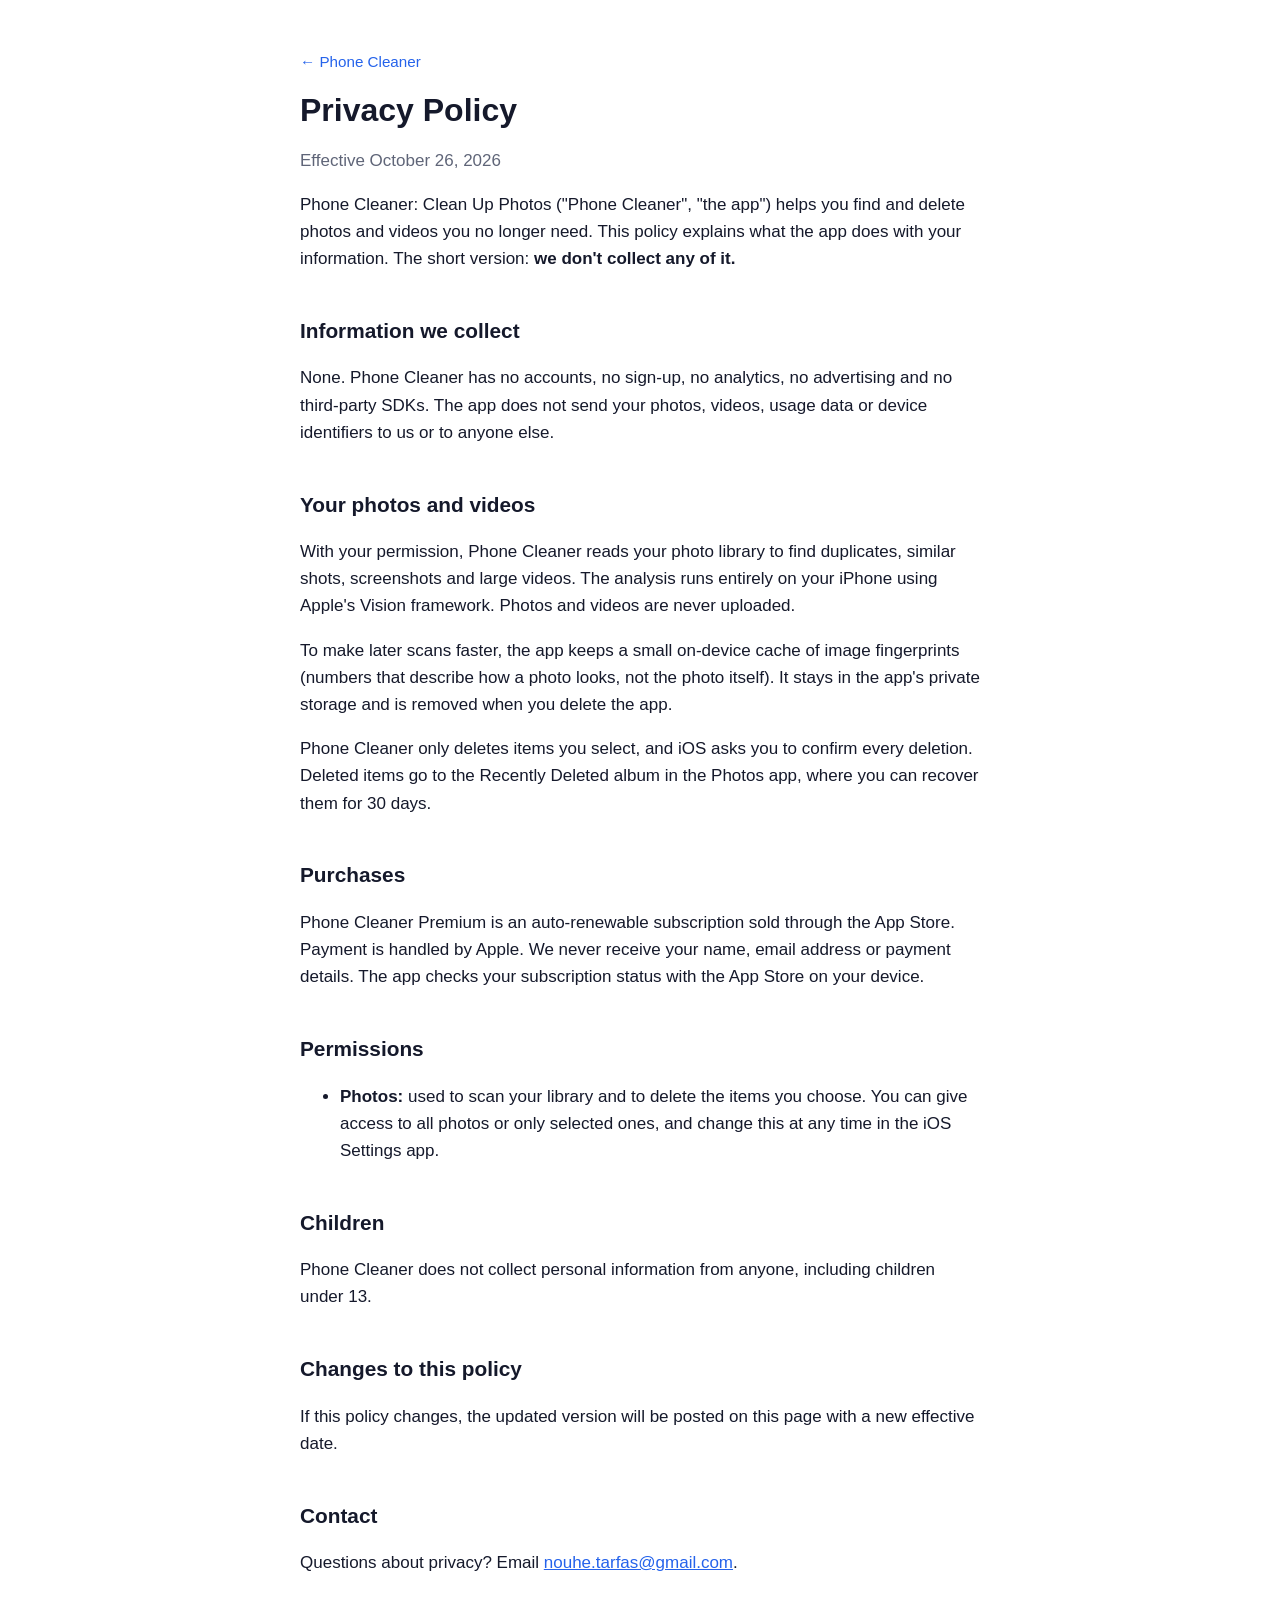
==== docs/privacy.html @ d83ab168 "Phone Cleaner: Clean Up Photos v1.0 (build 2) SwiftUI storage cleaner for iOS 17: Vision feature-pri" ====
<!doctype html>
<html lang="en">
<head>
  <meta charset="utf-8">
  <meta name="viewport" content="width=device-width, initial-scale=1">
  <title>Privacy Policy – Phone Cleaner: Clean Up Photos</title>
  <meta name="description" content="Privacy policy for Phone Cleaner: Clean Up Photos. Your photos are analyzed on your iPhone and never collected by us.">
  <link rel="icon" type="image/png" href="favicon.png">
  <link rel="apple-touch-icon" href="apple-touch-icon.png">
  <link rel="stylesheet" href="style.css">
</head>
<body>
  <main>
    <a class="back" href="./">← Phone Cleaner</a>
    <h1>Privacy Policy</h1>
    <p class="muted">Effective October 26, 2026</p>

    <p>Phone Cleaner: Clean Up Photos ("Phone Cleaner", "the app") helps you find and delete photos and videos you no longer need. This policy explains what the app does with your information. The short version: <strong>we don't collect any of it.</strong></p>

    <h2>Information we collect</h2>
    <p>None. Phone Cleaner has no accounts, no sign-up, no analytics, no advertising and no third-party SDKs. The app does not send your photos, videos, usage data or device identifiers to us or to anyone else.</p>

    <h2>Your photos and videos</h2>
    <p>With your permission, Phone Cleaner reads your photo library to find duplicates, similar shots, screenshots and large videos. The analysis runs entirely on your iPhone using Apple's Vision framework. Photos and videos are never uploaded.</p>
    <p>To make later scans faster, the app keeps a small on-device cache of image fingerprints (numbers that describe how a photo looks, not the photo itself). It stays in the app's private storage and is removed when you delete the app.</p>
    <p>Phone Cleaner only deletes items you select, and iOS asks you to confirm every deletion. Deleted items go to the Recently Deleted album in the Photos app, where you can recover them for 30 days.</p>

    <h2>Purchases</h2>
    <p>Phone Cleaner Premium is an auto-renewable subscription sold through the App Store. Payment is handled by Apple. We never receive your name, email address or payment details. The app checks your subscription status with the App Store on your device.</p>

    <h2>Permissions</h2>
    <ul>
      <li><strong>Photos:</strong> used to scan your library and to delete the items you choose. You can give access to all photos or only selected ones, and change this at any time in the iOS Settings app.</li>
    </ul>

    <h2>Children</h2>
    <p>Phone Cleaner does not collect personal information from anyone, including children under 13.</p>

    <h2>Changes to this policy</h2>
    <p>If this policy changes, the updated version will be posted on this page with a new effective date.</p>

    <h2>Contact</h2>
    <p>Questions about privacy? Email <a href="mailto:nouhe.tarfas@gmail.com?subject=Phone%20Cleaner%20privacy">nouhe.tarfas@gmail.com</a>.</p>
  </main>
</body>
</html>
---- docs/style.css ----
:root {
  --bg: #ffffff;
  --text: #15192b;
  --muted: #5f6578;
  --accent: #2563eb;
  --card: #f3f6fb;
}

@media (prefers-color-scheme: dark) {
  :root {
    --bg: #0d1220;
    --text: #e8ecf5;
    --muted: #a2a9bb;
    --accent: #5b8cff;
    --card: #161d30;
  }
}

* { box-sizing: border-box; }

body {
  margin: 0;
  background: var(--bg);
  color: var(--text);
  font: 17px/1.6 -apple-system, BlinkMacSystemFont, "Segoe UI", Roboto, sans-serif;
}

main {
  max-width: 720px;
  margin: 0 auto;
  padding: 48px 20px 80px;
}

h1 { font-size: 2rem; line-height: 1.2; margin: 16px 0 8px; }
h2 { font-size: 1.3rem; margin-top: 2em; }
h3 { font-size: 1.05rem; margin-top: 1.6em; }
a { color: var(--accent); }
.muted { color: var(--muted); }
.lead { font-size: 1.15rem; color: var(--muted); }
.back { text-decoration: none; font-size: 0.95rem; }
.icon { border-radius: 22px; }
.features { padding-left: 1.2em; }
.features li { margin: 0.6em 0; }
.links { margin-top: 2.5em; }
.note { background: var(--card); border-radius: 14px; padding: 14px 18px; }
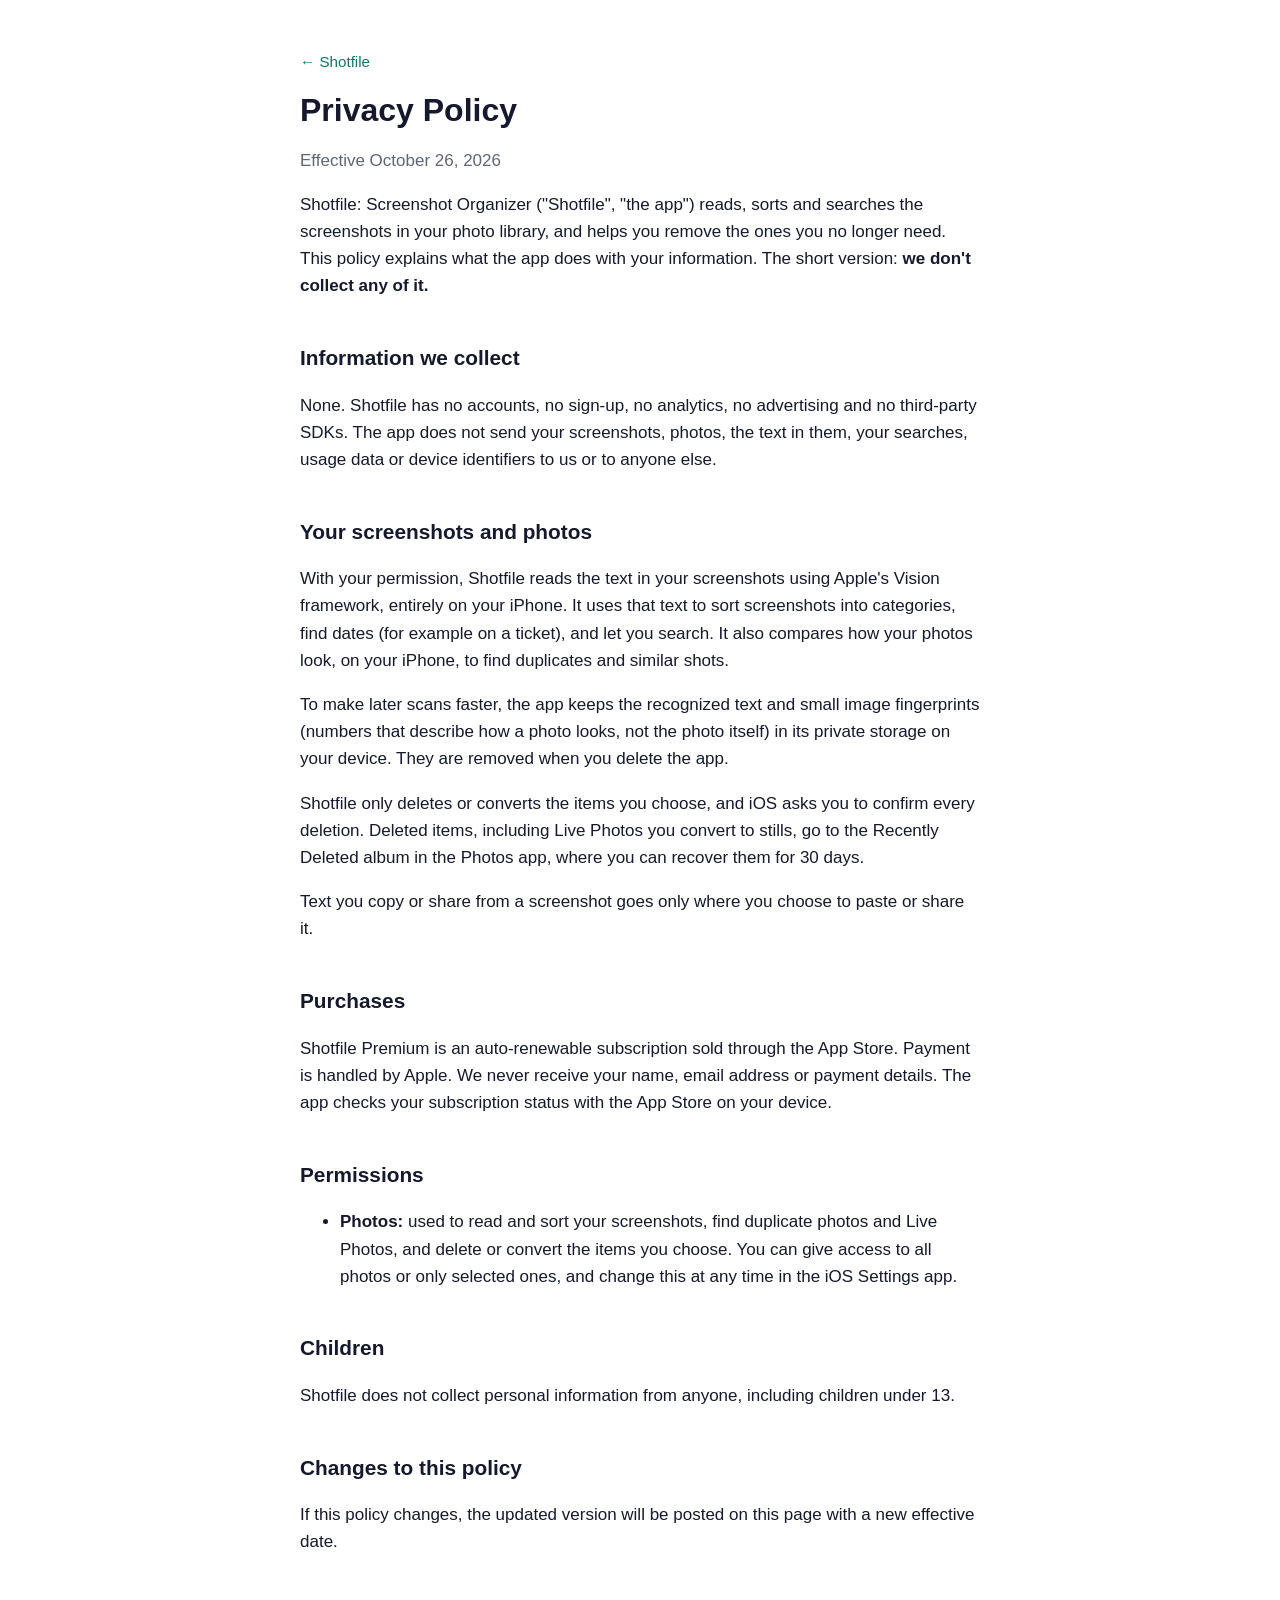
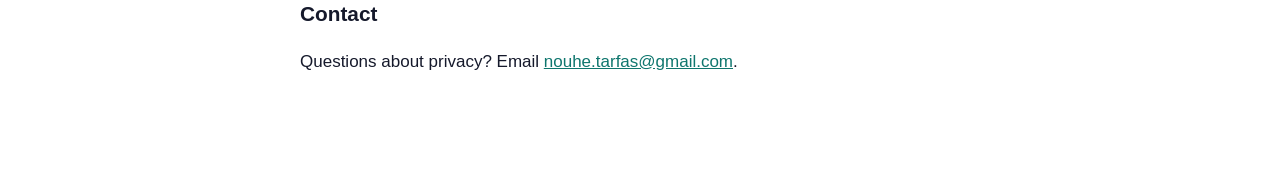
==== commit 80b46b08: "Shotfile: store screenshots, website, listing, review reply draft, test-data scripts Co-Authored-By:" ====
--- a/docs/privacy.html
+++ b/docs/privacy.html
@@ -3,44 +3,45 @@
 <head>
   <meta charset="utf-8">
   <meta name="viewport" content="width=device-width, initial-scale=1">
-  <title>Privacy Policy – Phone Cleaner: Clean Up Photos</title>
-  <meta name="description" content="Privacy policy for Phone Cleaner: Clean Up Photos. Your photos are analyzed on your iPhone and never collected by us.">
+  <title>Privacy Policy – Shotfile: Screenshot Organizer</title>
+  <meta name="description" content="Privacy policy for Shotfile. Screenshots are read on your iPhone and never collected by us.">
   <link rel="icon" type="image/png" href="favicon.png">
   <link rel="apple-touch-icon" href="apple-touch-icon.png">
   <link rel="stylesheet" href="style.css">
 </head>
 <body>
   <main>
-    <a class="back" href="./">← Phone Cleaner</a>
+    <a class="back" href="./">← Shotfile</a>
     <h1>Privacy Policy</h1>
     <p class="muted">Effective October 26, 2026</p>
 
-    <p>Phone Cleaner: Clean Up Photos ("Phone Cleaner", "the app") helps you find and delete photos and videos you no longer need. This policy explains what the app does with your information. The short version: <strong>we don't collect any of it.</strong></p>
+    <p>Shotfile: Screenshot Organizer ("Shotfile", "the app") reads, sorts and searches the screenshots in your photo library, and helps you remove the ones you no longer need. This policy explains what the app does with your information. The short version: <strong>we don't collect any of it.</strong></p>
 
     <h2>Information we collect</h2>
-    <p>None. Phone Cleaner has no accounts, no sign-up, no analytics, no advertising and no third-party SDKs. The app does not send your photos, videos, usage data or device identifiers to us or to anyone else.</p>
+    <p>None. Shotfile has no accounts, no sign-up, no analytics, no advertising and no third-party SDKs. The app does not send your screenshots, photos, the text in them, your searches, usage data or device identifiers to us or to anyone else.</p>
 
-    <h2>Your photos and videos</h2>
-    <p>With your permission, Phone Cleaner reads your photo library to find duplicates, similar shots, screenshots and large videos. The analysis runs entirely on your iPhone using Apple's Vision framework. Photos and videos are never uploaded.</p>
-    <p>To make later scans faster, the app keeps a small on-device cache of image fingerprints (numbers that describe how a photo looks, not the photo itself). It stays in the app's private storage and is removed when you delete the app.</p>
-    <p>Phone Cleaner only deletes items you select, and iOS asks you to confirm every deletion. Deleted items go to the Recently Deleted album in the Photos app, where you can recover them for 30 days.</p>
+    <h2>Your screenshots and photos</h2>
+    <p>With your permission, Shotfile reads the text in your screenshots using Apple's Vision framework, entirely on your iPhone. It uses that text to sort screenshots into categories, find dates (for example on a ticket), and let you search. It also compares how your photos look, on your iPhone, to find duplicates and similar shots.</p>
+    <p>To make later scans faster, the app keeps the recognized text and small image fingerprints (numbers that describe how a photo looks, not the photo itself) in its private storage on your device. They are removed when you delete the app.</p>
+    <p>Shotfile only deletes or converts the items you choose, and iOS asks you to confirm every deletion. Deleted items, including Live Photos you convert to stills, go to the Recently Deleted album in the Photos app, where you can recover them for 30 days.</p>
+    <p>Text you copy or share from a screenshot goes only where you choose to paste or share it.</p>
 
     <h2>Purchases</h2>
-    <p>Phone Cleaner Premium is an auto-renewable subscription sold through the App Store. Payment is handled by Apple. We never receive your name, email address or payment details. The app checks your subscription status with the App Store on your device.</p>
+    <p>Shotfile Premium is an auto-renewable subscription sold through the App Store. Payment is handled by Apple. We never receive your name, email address or payment details. The app checks your subscription status with the App Store on your device.</p>
 
     <h2>Permissions</h2>
     <ul>
-      <li><strong>Photos:</strong> used to scan your library and to delete the items you choose. You can give access to all photos or only selected ones, and change this at any time in the iOS Settings app.</li>
+      <li><strong>Photos:</strong> used to read and sort your screenshots, find duplicate photos and Live Photos, and delete or convert the items you choose. You can give access to all photos or only selected ones, and change this at any time in the iOS Settings app.</li>
     </ul>
 
     <h2>Children</h2>
-    <p>Phone Cleaner does not collect personal information from anyone, including children under 13.</p>
+    <p>Shotfile does not collect personal information from anyone, including children under 13.</p>
 
     <h2>Changes to this policy</h2>
     <p>If this policy changes, the updated version will be posted on this page with a new effective date.</p>
 
     <h2>Contact</h2>
-    <p>Questions about privacy? Email <a href="mailto:nouhe.tarfas@gmail.com?subject=Phone%20Cleaner%20privacy">nouhe.tarfas@gmail.com</a>.</p>
+    <p>Questions about privacy? Email <a href="mailto:nouhe.tarfas@gmail.com?subject=Shotfile%20privacy">nouhe.tarfas@gmail.com</a>.</p>
   </main>
 </body>
 </html>
--- a/docs/style.css
+++ b/docs/style.css
@@ -2,7 +2,7 @@
   --bg: #ffffff;
   --text: #15192b;
   --muted: #5f6578;
-  --accent: #2563eb;
+  --accent: #0f766e;
   --card: #f3f6fb;
 }
 
@@ -11,7 +11,7 @@
     --bg: #0d1220;
     --text: #e8ecf5;
     --muted: #a2a9bb;
-    --accent: #5b8cff;
+    --accent: #2dd4bf;
     --card: #161d30;
   }
 }
